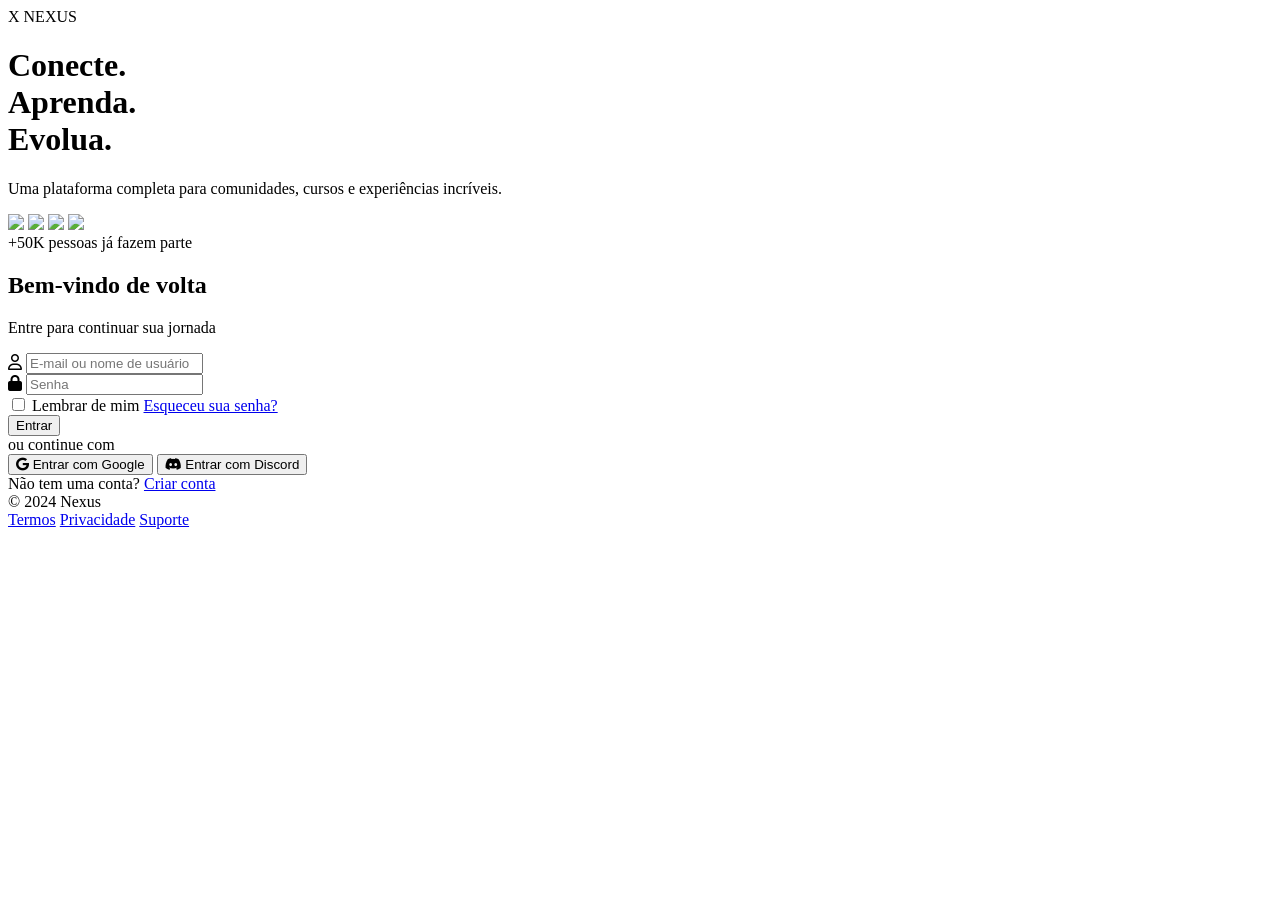
==== index.html @ a9a670ca "visual" ====
<!DOCTYPE html>
<html lang="pt-br">
<head>
    <meta charset="UTF-8">
    <meta name="viewport" content="width=device-width, initial-scale=1.0">
    <title>Nexus Login</title>
    <link rel="stylesheet" href="style.css">

    <link rel="stylesheet"
    href="https://cdnjs.cloudflare.com/ajax/libs/font-awesome/6.5.2/css/all.min.css">
</head>
<body>

<div class="container">

    <!-- ESQUERDA -->
    <div class="left">

        <div class="logo">
            <span>X</span> NEXUS
        </div>

        <h1>
            Conecte.<br>
            Aprenda.<br>
            <span>Evolua.</span>
        </h1>

        <p>
            Uma plataforma completa para comunidades,
            cursos e experiências incríveis.
        </p>

        <div class="members">
            <div class="avatars">
                <img src="https://i.pravatar.cc/40?img=1">
                <img src="https://i.pravatar.cc/40?img=2">
                <img src="https://i.pravatar.cc/40?img=3">
                <img src="https://i.pravatar.cc/40?img=4">
            </div>

            <span>+50K pessoas já fazem parte</span>
        </div>

    </div>

    <!-- LOGIN -->
    <div class="card">

        <h2>Bem-vindo de volta</h2>

        <p>Entre para continuar sua jornada</p>

        <div class="input-box">
            <i class="fa-regular fa-user"></i>
            <input type="text"
            placeholder="E-mail ou nome de usuário">
        </div>

        <div class="input-box">
            <i class="fa-solid fa-lock"></i>
            <input type="password"
            placeholder="Senha">
        </div>

        <div class="options">

            <label>
                <input type="checkbox">
                Lembrar de mim
            </label>

            <a href="#">Esqueceu sua senha?</a>

        </div>

        <button class="login-btn">
            Entrar
        </button>

        <div class="divider">
            ou continue com
        </div>

        <button class="social">
            <i class="fa-brands fa-google"></i>
            Entrar com Google
        </button>

        <button class="social">
            <i class="fa-brands fa-discord"></i>
            Entrar com Discord
        </button>

        <div class="register">
            Não tem uma conta?
            <a href="#">Criar conta</a>
        </div>

    </div>

</div>

<footer>
    <span>© 2024 Nexus</span>

    <div>
        <a href="#">Termos</a>
        <a href="#">Privacidade</a>
        <a href="#">Suporte</a>
    </div>
</footer>

</body>
</html>
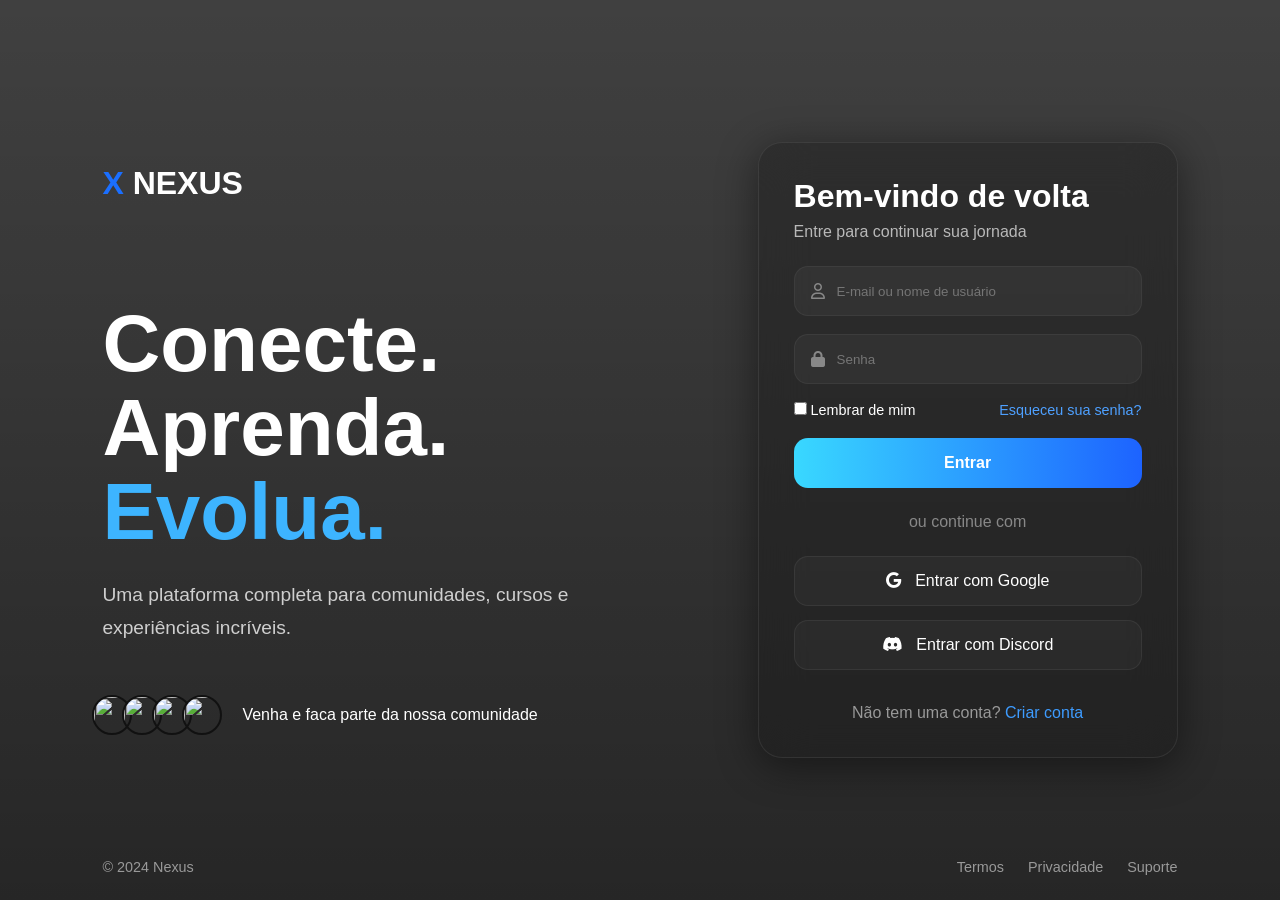
==== commit d12494b4: "barrra de boas vindas" ====
--- a/index.html
+++ b/index.html
@@ -5,7 +5,6 @@
     <meta name="viewport" content="width=device-width, initial-scale=1.0">
     <title>Nexus Login</title>
     <link rel="stylesheet" href="style.css">
-
     <link rel="stylesheet"
     href="https://cdnjs.cloudflare.com/ajax/libs/font-awesome/6.5.2/css/all.min.css">
 </head>
@@ -39,7 +38,7 @@
                 <img src="https://i.pravatar.cc/40?img=4">
             </div>
 
-            <span>+50K pessoas já fazem parte</span>
+            <span>Venha e faca parte da nossa comunidade</span>
         </div>
 
     </div>
@@ -104,6 +103,7 @@
 <footer>
     <span>© 2024 Nexus</span>
 
+
     <div>
         <a href="#">Termos</a>
         <a href="#">Privacidade</a>
@@ -111,5 +111,6 @@
     </div>
 </footer>
 
+
 </body>
 </html>
--- a/style.css
+++ b/style.css
@@ -0,0 +1,257 @@
+@import url('https://fonts.googleapis.com/css2?family=Inter:wght@400;500;700;800&display=swap');
+
+*{
+    margin:0;
+    padding:0;
+    box-sizing:border-box;
+}
+
+body{
+    font-family:'Inter',sans-serif;
+    min-height:100vh;
+    color:white;
+    overflow:hidden;
+}
+
+.container{
+    min-height:100vh;
+
+    display:flex;
+    justify-content:space-between;
+    align-items:center;
+
+    padding:60px 8%;
+
+    background:
+    linear-gradient(
+        rgba(0,0,0,.75),
+        rgba(0,0,0,.85)
+    ),
+    url("https://images.unsplash.com/photo-1538370965046-79c0d6907d47?q=80&w=1920");
+
+    background-size:cover;
+    background-position:center;
+}
+
+/* ESQUERDA */
+
+.left{
+    max-width:600px;
+}
+
+.logo{
+    font-size:2rem;
+    font-weight:800;
+    margin-bottom:100px;
+}
+
+.logo span{
+    color:#1b6fff;
+}
+
+.left h1{
+    font-size:5rem;
+    line-height:1.05;
+    margin-bottom:25px;
+}
+
+.left h1 span{
+    color:#3db4ff;
+}
+
+.left p{
+    max-width:500px;
+    color:#cfcfcf;
+    line-height:1.7;
+    font-size:1.2rem;
+}
+
+.members{
+    display:flex;
+    align-items:center;
+    gap:20px;
+    margin-top:50px;
+}
+
+.avatars{
+    display:flex;
+}
+
+.avatars img{
+    width:40px;
+    height:40px;
+    border-radius:50%;
+    border:2px solid #111;
+    margin-left:-10px;
+}
+
+/* CARD */
+
+.card{
+    width:420px;
+
+    padding:35px;
+
+    border-radius:24px;
+
+    background:rgba(20,20,20,.35);
+
+    backdrop-filter:blur(25px);
+
+    border:1px solid rgba(255,255,255,.08);
+
+    box-shadow:
+    0 8px 40px rgba(0,0,0,.45);
+}
+
+.card h2{
+    font-size:2rem;
+    margin-bottom:8px;
+}
+
+.card p{
+    color:#b9b9b9;
+    margin-bottom:25px;
+}
+
+/* INPUT */
+
+.input-box{
+    display:flex;
+    align-items:center;
+
+    margin-bottom:18px;
+
+    background:rgba(255,255,255,.04);
+
+    border:1px solid rgba(255,255,255,.05);
+
+    border-radius:14px;
+
+    padding:16px;
+}
+
+.input-box i{
+    color:#888;
+    margin-right:12px;
+}
+
+.input-box input{
+    width:100%;
+    background:none;
+    border:none;
+    color:white;
+    outline:none;
+}
+
+.options{
+    display:flex;
+    justify-content:space-between;
+    margin-bottom:20px;
+    font-size:.9rem;
+}
+
+.options a{
+    color:#4ea0ff;
+    text-decoration:none;
+}
+
+.login-btn{
+    width:100%;
+
+    border:none;
+
+    padding:16px;
+
+    border-radius:14px;
+
+    color:white;
+
+    font-size:1rem;
+    font-weight:700;
+
+    cursor:pointer;
+
+    background:
+    linear-gradient(
+        90deg,
+        #39d8ff,
+        #1d63ff
+    );
+}
+
+.divider{
+    text-align:center;
+    margin:25px 0;
+    color:#888;
+}
+
+.social{
+    width:100%;
+
+    padding:15px;
+
+    margin-bottom:14px;
+
+    border-radius:14px;
+
+    border:1px solid rgba(255,255,255,.06);
+
+    background:rgba(255,255,255,.03);
+
+    color:white;
+
+    cursor:pointer;
+
+    font-size:1rem;
+}
+
+.social i{
+    margin-right:10px;
+}
+
+.register{
+    text-align:center;
+    margin-top:20px;
+    color:#999;
+}
+
+.register a{
+    color:#3e9cff;
+    text-decoration:none;
+}
+
+/* FOOTER */
+
+footer{
+    position:absolute;
+
+    bottom:25px;
+
+    width:100%;
+
+    padding:0 8%;
+
+    display:flex;
+    justify-content:space-between;
+
+    color:#999;
+    font-size:.9rem;
+}
+
+footer a{
+    color:#999;
+    margin-left:20px;
+    text-decoration:none;
+}
+
+@media(max-width:900px){
+
+    .left{
+        display:none;
+    }
+
+    .container{
+        justify-content:center;
+    }
+}
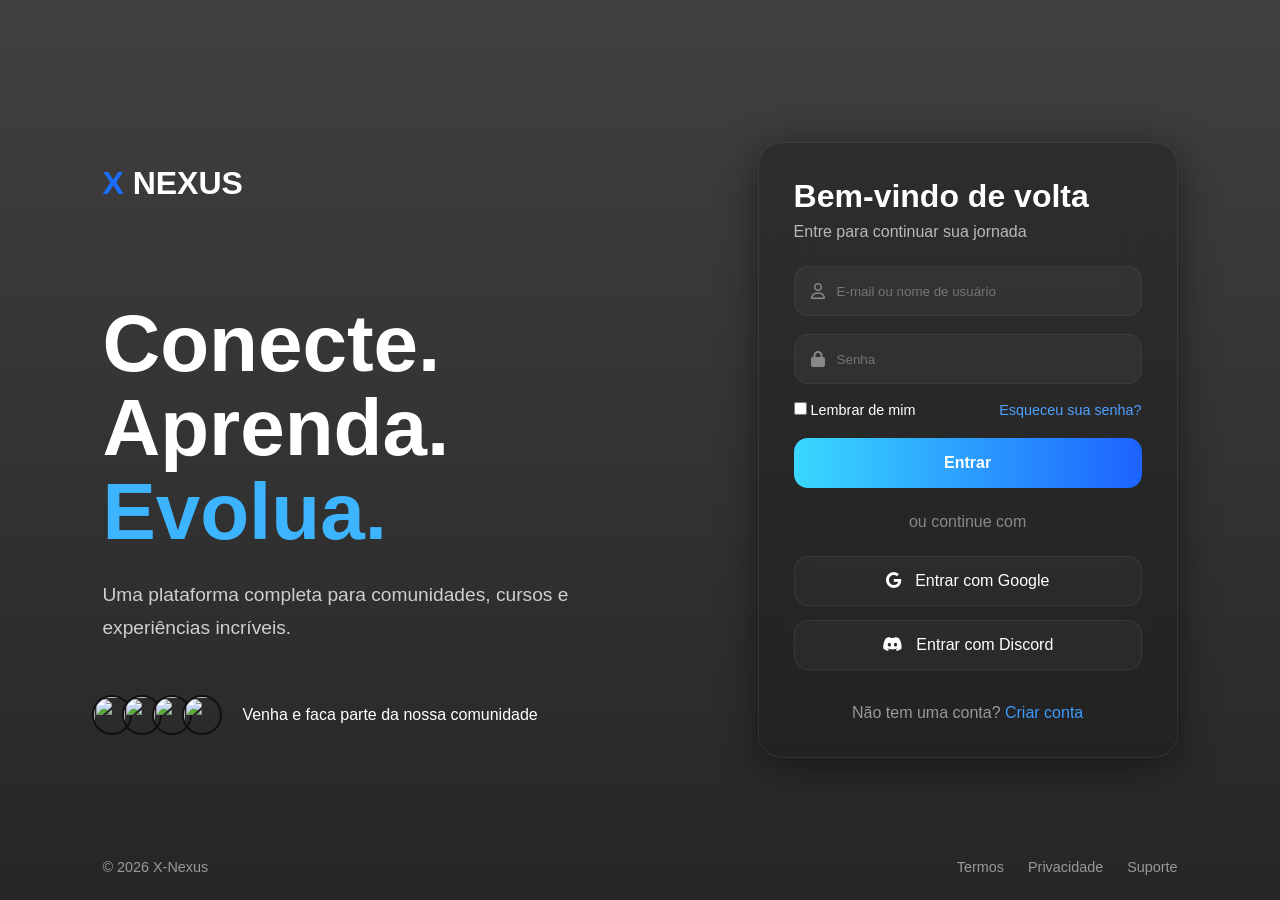
==== commit 4b002728: "FIM" ====
--- a/index.html
+++ b/index.html
@@ -26,7 +26,7 @@
         </h1>
 
         <p>
-            Uma plataforma completa para comunidades,
+                     Uma plataforma completa para comunidades,
             cursos e experiências incríveis.
         </p>
 
@@ -38,7 +38,7 @@
                 <img src="https://i.pravatar.cc/40?img=4">
             </div>
 
-            <span>Venha e faca parte da nossa comunidade</span>
+            <span>Venha e faca parte da nossa comunidade </span>
         </div>
 
     </div>
@@ -101,8 +101,7 @@
 </div>
 
 <footer>
-    <span>© 2024 Nexus</span>
-
+    <span>© 2026 X-Nexus</span>
 
     <div>
         <a href="#">Termos</a>
